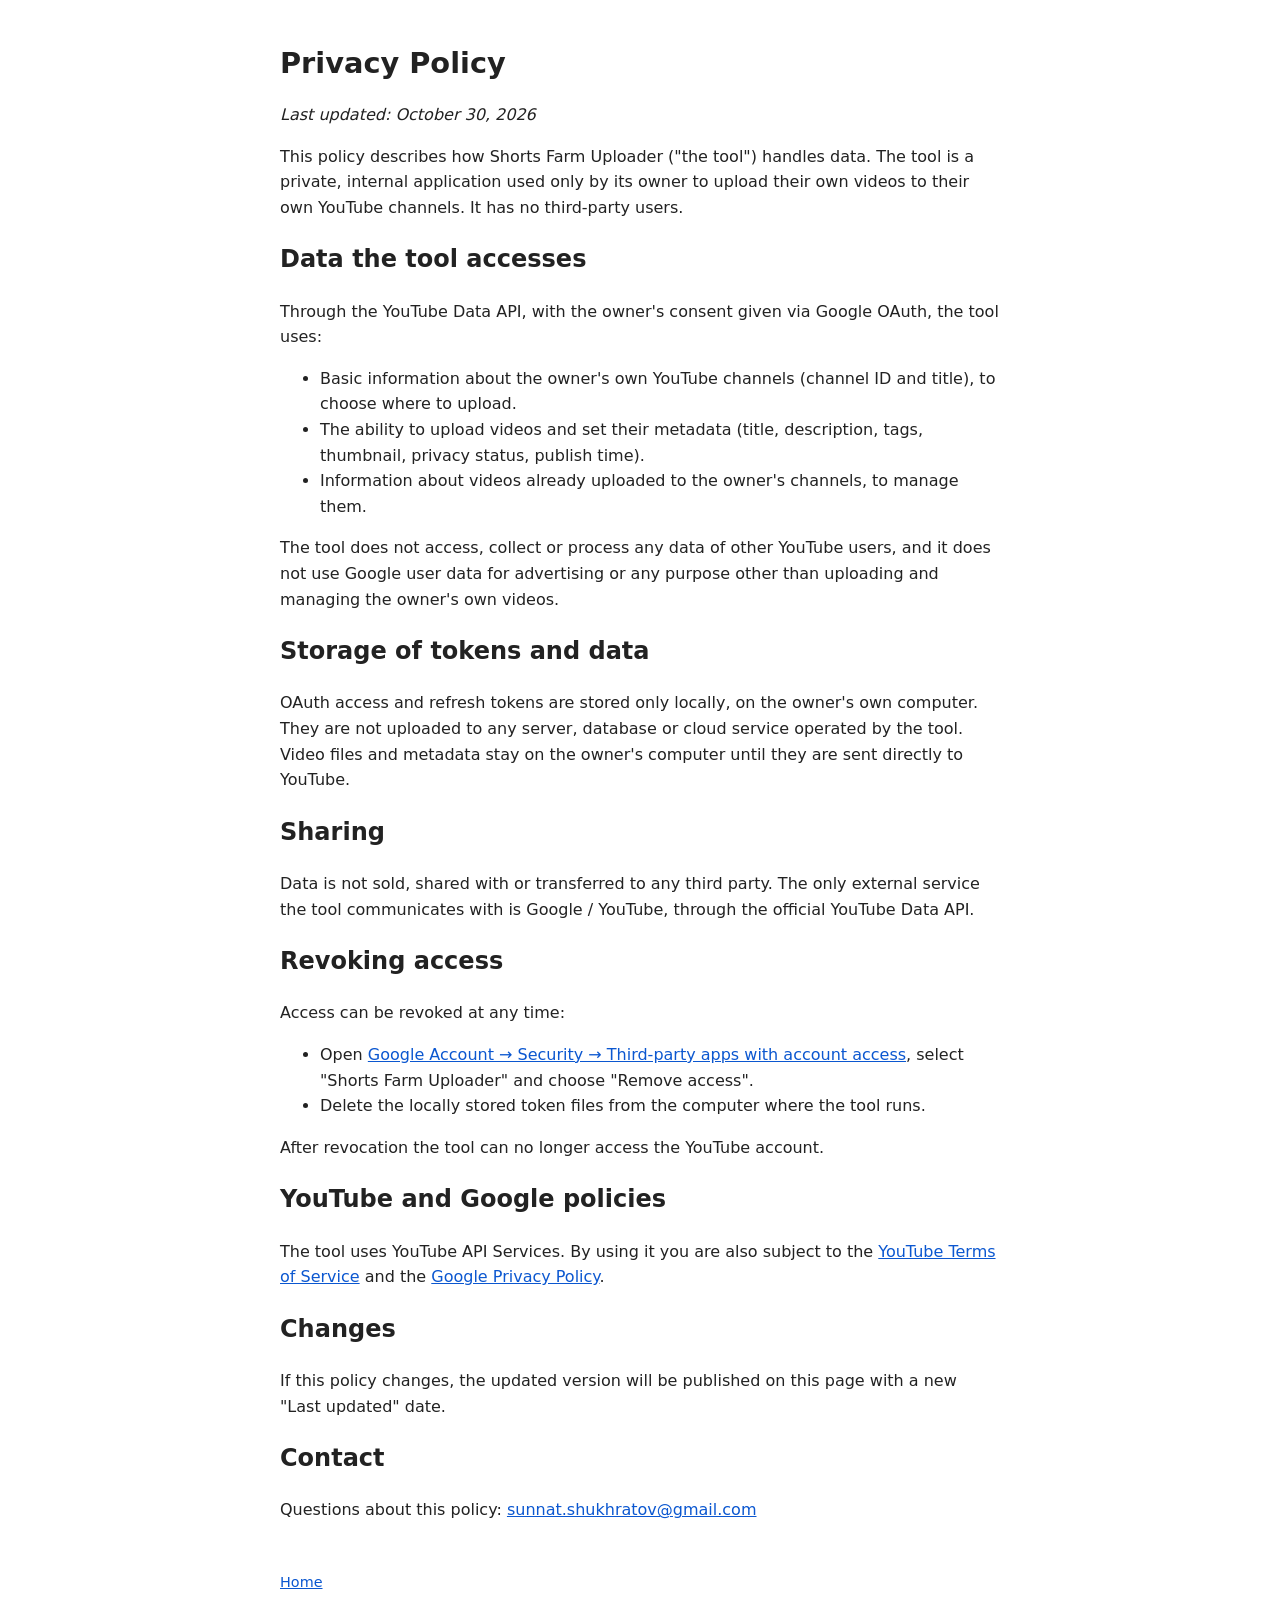
==== privacy.html @ 0235cc17 "Add home page and privacy policy" ====
<!doctype html>
<html lang="en">
<head>
<meta charset="utf-8">
<meta name="viewport" content="width=device-width, initial-scale=1">
<title>Privacy Policy – Shorts Farm Uploader</title>
<style>
  body { font-family: system-ui, -apple-system, Segoe UI, Roboto, sans-serif; max-width: 720px; margin: 40px auto; padding: 0 16px; line-height: 1.6; color: #222; background: #fff; }
  h1 { font-size: 1.8em; margin-bottom: 0.2em; }
  a { color: #0b57d0; }
  footer { margin-top: 48px; font-size: 0.9em; color: #666; }
</style>
</head>
<body>
<h1>Privacy Policy</h1>
<p><em>Last updated: October 30, 2026</em></p>

<p>This policy describes how Shorts Farm Uploader ("the tool") handles data. The tool is a private, internal application used only by its owner to upload their own videos to their own YouTube channels. It has no third-party users.</p>

<h2>Data the tool accesses</h2>
<p>Through the YouTube Data API, with the owner's consent given via Google OAuth, the tool uses:</p>
<ul>
  <li>Basic information about the owner's own YouTube channels (channel ID and title), to choose where to upload.</li>
  <li>The ability to upload videos and set their metadata (title, description, tags, thumbnail, privacy status, publish time).</li>
  <li>Information about videos already uploaded to the owner's channels, to manage them.</li>
</ul>
<p>The tool does not access, collect or process any data of other YouTube users, and it does not use Google user data for advertising or any purpose other than uploading and managing the owner's own videos.</p>

<h2>Storage of tokens and data</h2>
<p>OAuth access and refresh tokens are stored only locally, on the owner's own computer. They are not uploaded to any server, database or cloud service operated by the tool. Video files and metadata stay on the owner's computer until they are sent directly to YouTube.</p>

<h2>Sharing</h2>
<p>Data is not sold, shared with or transferred to any third party. The only external service the tool communicates with is Google / YouTube, through the official YouTube Data API.</p>

<h2>Revoking access</h2>
<p>Access can be revoked at any time:</p>
<ul>
  <li>Open <a href="https://myaccount.google.com/permissions">Google Account → Security → Third-party apps with account access</a>, select "Shorts Farm Uploader" and choose "Remove access".</li>
  <li>Delete the locally stored token files from the computer where the tool runs.</li>
</ul>
<p>After revocation the tool can no longer access the YouTube account.</p>

<h2>YouTube and Google policies</h2>
<p>The tool uses YouTube API Services. By using it you are also subject to the <a href="https://www.youtube.com/t/terms">YouTube Terms of Service</a> and the <a href="https://policies.google.com/privacy">Google Privacy Policy</a>.</p>

<h2>Changes</h2>
<p>If this policy changes, the updated version will be published on this page with a new "Last updated" date.</p>

<h2>Contact</h2>
<p>Questions about this policy: <a href="mailto:sunnat.shukhratov@gmail.com">sunnat.shukhratov@gmail.com</a></p>

<footer><a href="index.html">Home</a></footer>
</body>
</html>
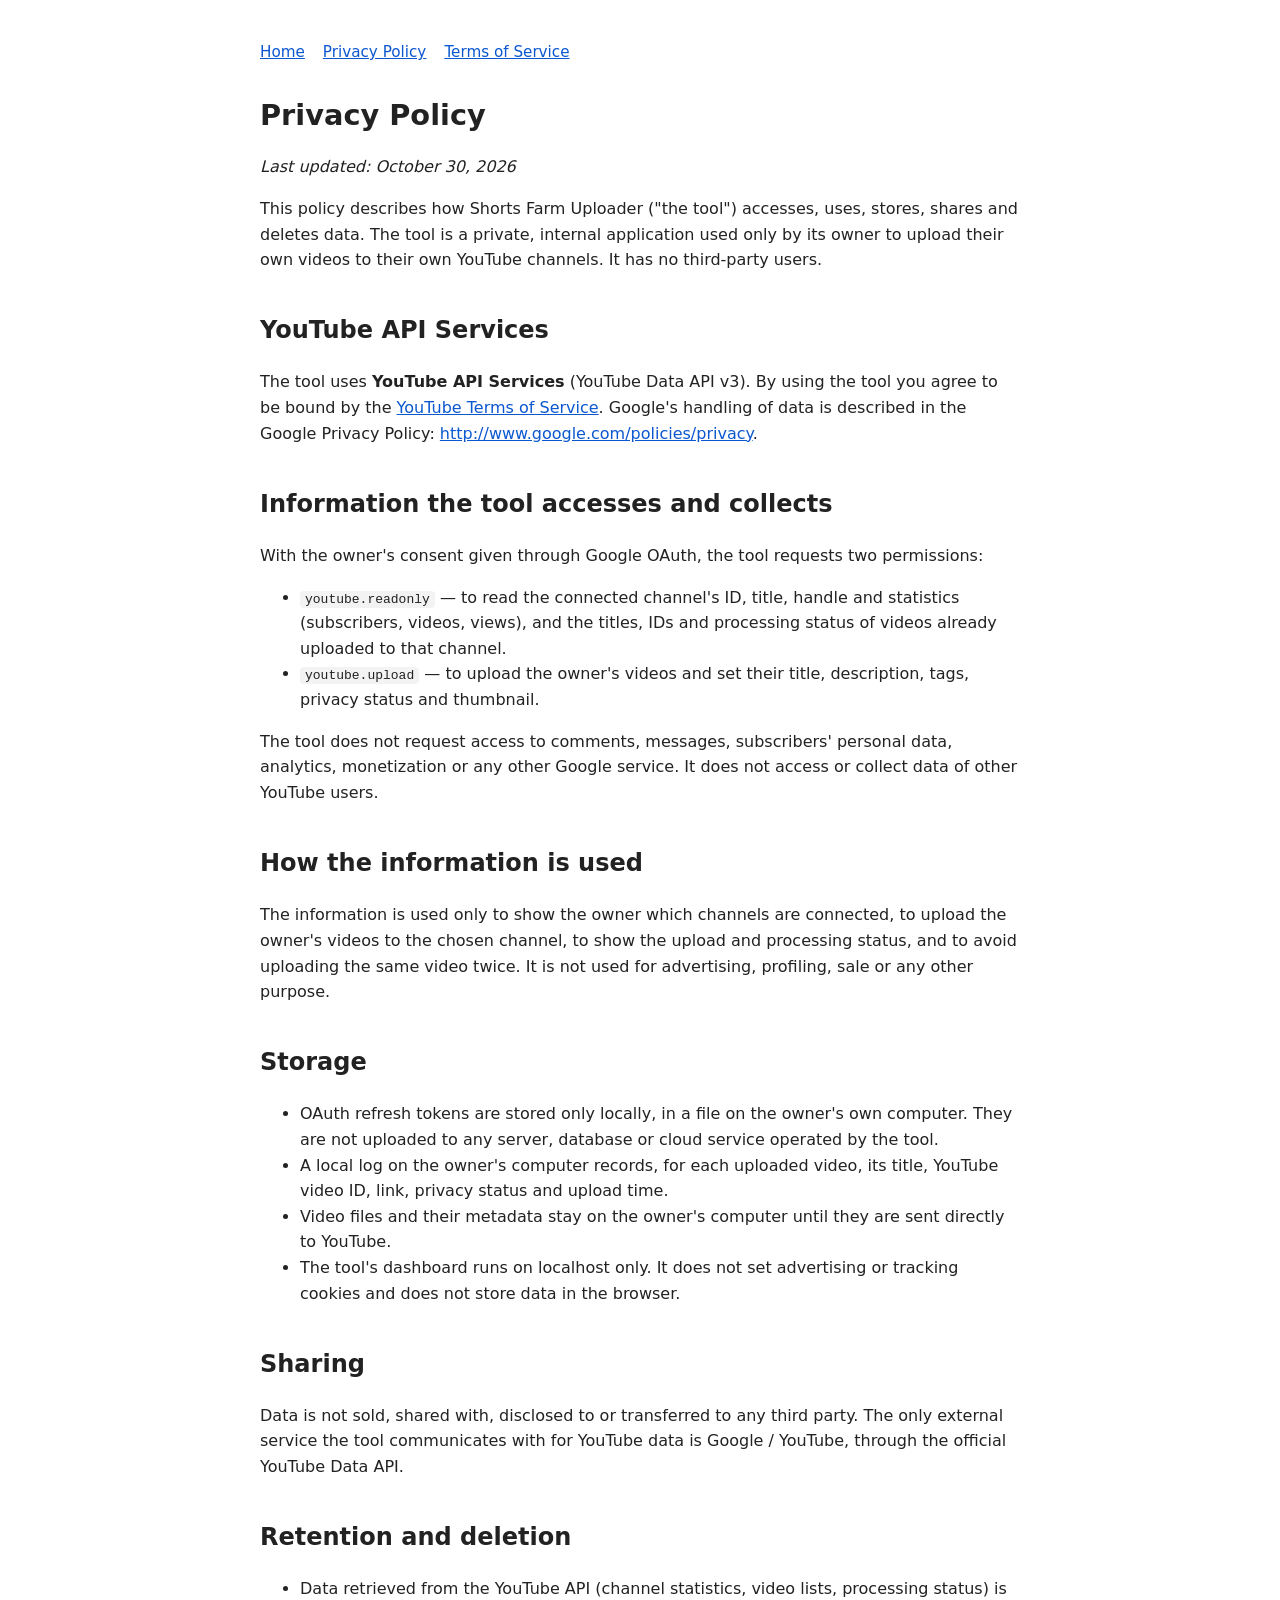
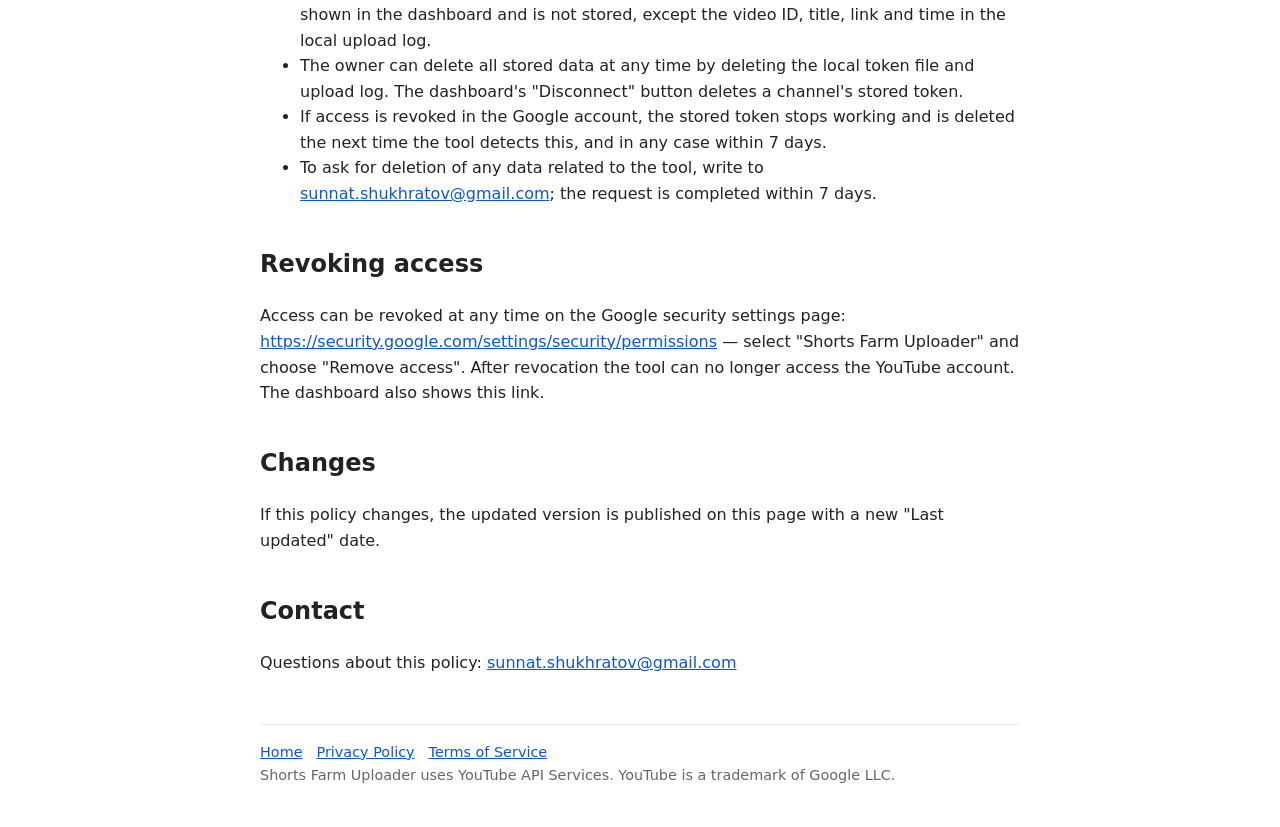
==== commit c4ad07f8: "Add terms of service, YouTube API sections in privacy policy, YouTube branding on home" ====
--- a/privacy.html
+++ b/privacy.html
@@ -4,51 +4,58 @@
 <meta charset="utf-8">
 <meta name="viewport" content="width=device-width, initial-scale=1">
 <title>Privacy Policy – Shorts Farm Uploader</title>
-<style>
-  body { font-family: system-ui, -apple-system, Segoe UI, Roboto, sans-serif; max-width: 720px; margin: 40px auto; padding: 0 16px; line-height: 1.6; color: #222; background: #fff; }
-  h1 { font-size: 1.8em; margin-bottom: 0.2em; }
-  a { color: #0b57d0; }
-  footer { margin-top: 48px; font-size: 0.9em; color: #666; }
-</style>
+<link rel="stylesheet" href="style.css">
 </head>
 <body>
+<nav><a href="index.html">Home</a><a href="privacy.html">Privacy Policy</a><a href="terms.html">Terms of Service</a></nav>
+
 <h1>Privacy Policy</h1>
 <p><em>Last updated: October 30, 2026</em></p>
 
-<p>This policy describes how Shorts Farm Uploader ("the tool") handles data. The tool is a private, internal application used only by its owner to upload their own videos to their own YouTube channels. It has no third-party users.</p>
+<p>This policy describes how Shorts Farm Uploader ("the tool") accesses, uses, stores, shares and deletes data. The tool is a private, internal application used only by its owner to upload their own videos to their own YouTube channels. It has no third-party users.</p>
 
-<h2>Data the tool accesses</h2>
-<p>Through the YouTube Data API, with the owner's consent given via Google OAuth, the tool uses:</p>
+<h2>YouTube API Services</h2>
+<p>The tool uses <strong>YouTube API Services</strong> (YouTube Data API v3). By using the tool you agree to be bound by the <a href="https://www.youtube.com/t/terms">YouTube Terms of Service</a>. Google's handling of data is described in the Google Privacy Policy: <a href="http://www.google.com/policies/privacy">http://www.google.com/policies/privacy</a>.</p>
+
+<h2>Information the tool accesses and collects</h2>
+<p>With the owner's consent given through Google OAuth, the tool requests two permissions:</p>
 <ul>
-  <li>Basic information about the owner's own YouTube channels (channel ID and title), to choose where to upload.</li>
-  <li>The ability to upload videos and set their metadata (title, description, tags, thumbnail, privacy status, publish time).</li>
-  <li>Information about videos already uploaded to the owner's channels, to manage them.</li>
+  <li><code>youtube.readonly</code> — to read the connected channel's ID, title, handle and statistics (subscribers, videos, views), and the titles, IDs and processing status of videos already uploaded to that channel.</li>
+  <li><code>youtube.upload</code> — to upload the owner's videos and set their title, description, tags, privacy status and thumbnail.</li>
 </ul>
-<p>The tool does not access, collect or process any data of other YouTube users, and it does not use Google user data for advertising or any purpose other than uploading and managing the owner's own videos.</p>
+<p>The tool does not request access to comments, messages, subscribers' personal data, analytics, monetization or any other Google service. It does not access or collect data of other YouTube users.</p>
 
-<h2>Storage of tokens and data</h2>
-<p>OAuth access and refresh tokens are stored only locally, on the owner's own computer. They are not uploaded to any server, database or cloud service operated by the tool. Video files and metadata stay on the owner's computer until they are sent directly to YouTube.</p>
+<h2>How the information is used</h2>
+<p>The information is used only to show the owner which channels are connected, to upload the owner's videos to the chosen channel, to show the upload and processing status, and to avoid uploading the same video twice. It is not used for advertising, profiling, sale or any other purpose.</p>
+
+<h2>Storage</h2>
+<ul>
+  <li>OAuth refresh tokens are stored only locally, in a file on the owner's own computer. They are not uploaded to any server, database or cloud service operated by the tool.</li>
+  <li>A local log on the owner's computer records, for each uploaded video, its title, YouTube video ID, link, privacy status and upload time.</li>
+  <li>Video files and their metadata stay on the owner's computer until they are sent directly to YouTube.</li>
+  <li>The tool's dashboard runs on localhost only. It does not set advertising or tracking cookies and does not store data in the browser.</li>
+</ul>
 
 <h2>Sharing</h2>
-<p>Data is not sold, shared with or transferred to any third party. The only external service the tool communicates with is Google / YouTube, through the official YouTube Data API.</p>
+<p>Data is not sold, shared with, disclosed to or transferred to any third party. The only external service the tool communicates with for YouTube data is Google / YouTube, through the official YouTube Data API.</p>
+
+<h2>Retention and deletion</h2>
+<ul>
+  <li>Data retrieved from the YouTube API (channel statistics, video lists, processing status) is shown in the dashboard and is not stored, except the video ID, title, link and time in the local upload log.</li>
+  <li>The owner can delete all stored data at any time by deleting the local token file and upload log. The dashboard's "Disconnect" button deletes a channel's stored token.</li>
+  <li>If access is revoked in the Google account, the stored token stops working and is deleted the next time the tool detects this, and in any case within 7 days.</li>
+  <li>To ask for deletion of any data related to the tool, write to <a href="mailto:sunnat.shukhratov@gmail.com">sunnat.shukhratov@gmail.com</a>; the request is completed within 7 days.</li>
+</ul>
 
 <h2>Revoking access</h2>
-<p>Access can be revoked at any time:</p>
-<ul>
-  <li>Open <a href="https://myaccount.google.com/permissions">Google Account → Security → Third-party apps with account access</a>, select "Shorts Farm Uploader" and choose "Remove access".</li>
-  <li>Delete the locally stored token files from the computer where the tool runs.</li>
-</ul>
-<p>After revocation the tool can no longer access the YouTube account.</p>
-
-<h2>YouTube and Google policies</h2>
-<p>The tool uses YouTube API Services. By using it you are also subject to the <a href="https://www.youtube.com/t/terms">YouTube Terms of Service</a> and the <a href="https://policies.google.com/privacy">Google Privacy Policy</a>.</p>
+<p>Access can be revoked at any time on the Google security settings page: <a href="https://security.google.com/settings/security/permissions">https://security.google.com/settings/security/permissions</a> — select "Shorts Farm Uploader" and choose "Remove access". After revocation the tool can no longer access the YouTube account. The dashboard also shows this link.</p>
 
 <h2>Changes</h2>
-<p>If this policy changes, the updated version will be published on this page with a new "Last updated" date.</p>
+<p>If this policy changes, the updated version is published on this page with a new "Last updated" date.</p>
 
 <h2>Contact</h2>
 <p>Questions about this policy: <a href="mailto:sunnat.shukhratov@gmail.com">sunnat.shukhratov@gmail.com</a></p>
 
-<footer><a href="index.html">Home</a></footer>
+<footer><a href="index.html">Home</a><a href="privacy.html">Privacy Policy</a><a href="terms.html">Terms of Service</a><br>Shorts Farm Uploader uses YouTube API Services. YouTube is a trademark of Google LLC.</footer>
 </body>
 </html>
--- a/style.css
+++ b/style.css
@@ -0,0 +1,10 @@
+body { font-family: system-ui, -apple-system, "Segoe UI", Roboto, sans-serif; max-width: 760px; margin: 40px auto; padding: 0 16px; line-height: 1.6; color: #222; background: #fff; }
+h1 { font-size: 1.8em; margin-bottom: 0.2em; }
+h2 { margin-top: 1.6em; }
+a { color: #0b57d0; }
+code { background: #f3f3f3; padding: 1px 5px; border-radius: 4px; }
+nav { display: flex; gap: 18px; font-size: 0.95em; margin-bottom: 28px; flex-wrap: wrap; }
+.yt { display: inline-flex; align-items: center; gap: 10px; border: 1px solid #ddd; border-radius: 8px; padding: 8px 14px; margin: 8px 0 4px; font-weight: 600; }
+.yt svg { width: 34px; height: 24px; }
+footer { margin-top: 48px; padding-top: 16px; border-top: 1px solid #eee; font-size: 0.9em; color: #666; }
+footer a { margin-right: 14px; }
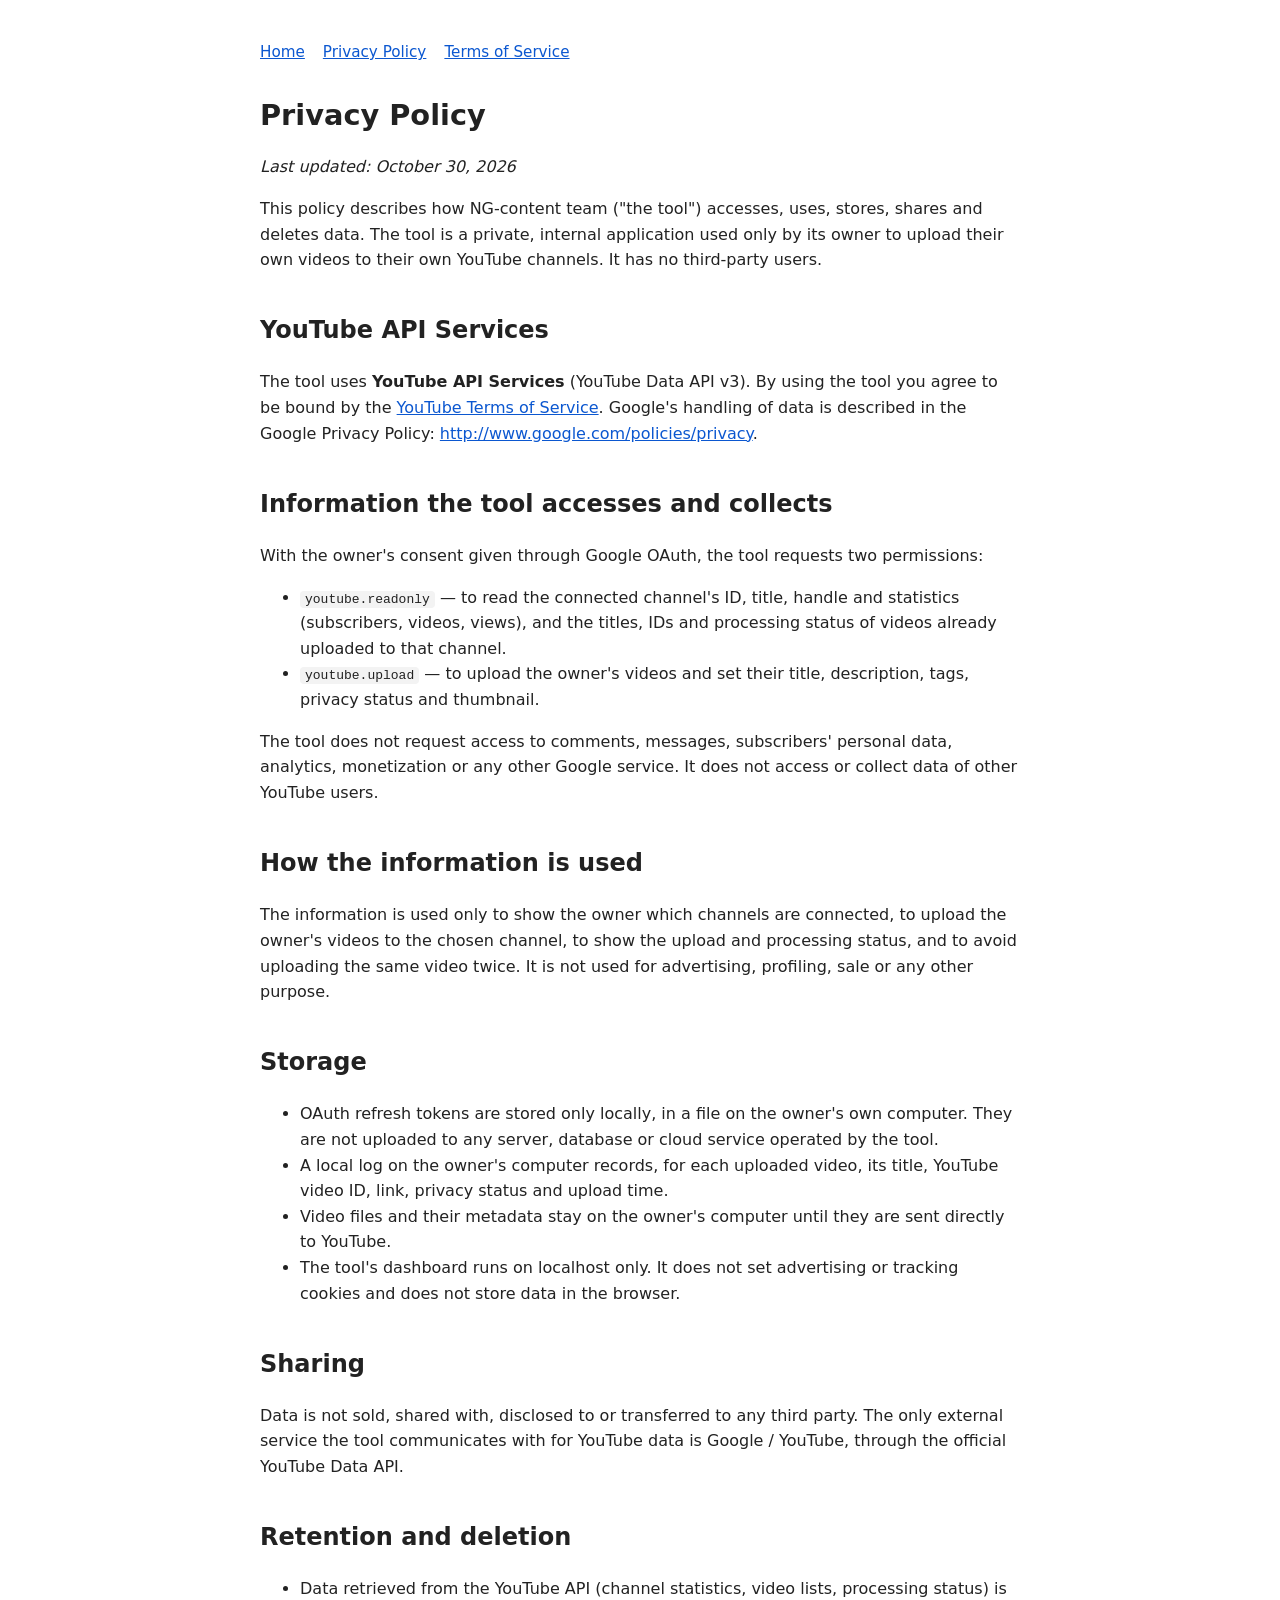
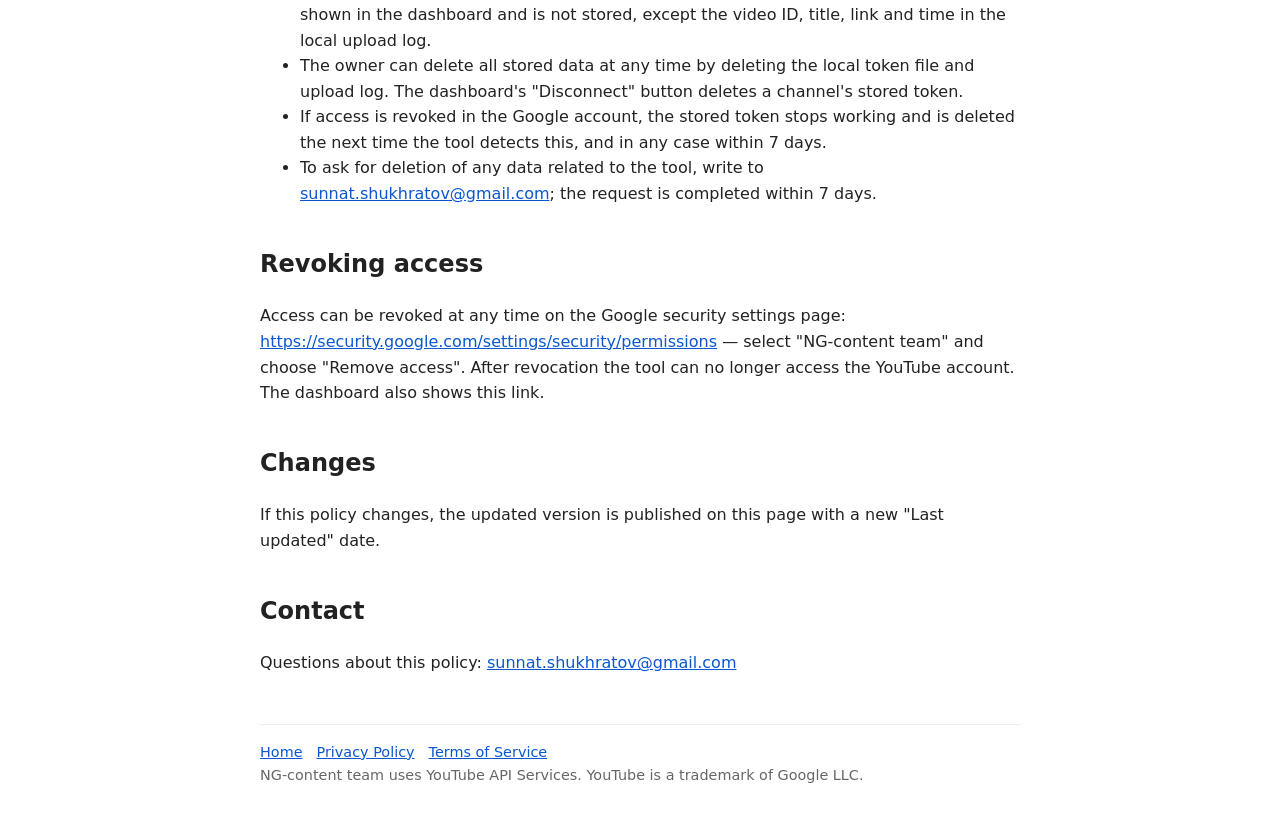
==== commit 23c34ac9: "Rename app to NG-content team to match the OAuth consent screen" ====
--- a/privacy.html
+++ b/privacy.html
@@ -3,7 +3,7 @@
 <head>
 <meta charset="utf-8">
 <meta name="viewport" content="width=device-width, initial-scale=1">
-<title>Privacy Policy – Shorts Farm Uploader</title>
+<title>Privacy Policy – NG-content team</title>
 <link rel="stylesheet" href="style.css">
 </head>
 <body>
@@ -12,7 +12,7 @@
 <h1>Privacy Policy</h1>
 <p><em>Last updated: October 30, 2026</em></p>
 
-<p>This policy describes how Shorts Farm Uploader ("the tool") accesses, uses, stores, shares and deletes data. The tool is a private, internal application used only by its owner to upload their own videos to their own YouTube channels. It has no third-party users.</p>
+<p>This policy describes how NG-content team ("the tool") accesses, uses, stores, shares and deletes data. The tool is a private, internal application used only by its owner to upload their own videos to their own YouTube channels. It has no third-party users.</p>
 
 <h2>YouTube API Services</h2>
 <p>The tool uses <strong>YouTube API Services</strong> (YouTube Data API v3). By using the tool you agree to be bound by the <a href="https://www.youtube.com/t/terms">YouTube Terms of Service</a>. Google's handling of data is described in the Google Privacy Policy: <a href="http://www.google.com/policies/privacy">http://www.google.com/policies/privacy</a>.</p>
@@ -48,7 +48,7 @@
 </ul>
 
 <h2>Revoking access</h2>
-<p>Access can be revoked at any time on the Google security settings page: <a href="https://security.google.com/settings/security/permissions">https://security.google.com/settings/security/permissions</a> — select "Shorts Farm Uploader" and choose "Remove access". After revocation the tool can no longer access the YouTube account. The dashboard also shows this link.</p>
+<p>Access can be revoked at any time on the Google security settings page: <a href="https://security.google.com/settings/security/permissions">https://security.google.com/settings/security/permissions</a> — select "NG-content team" and choose "Remove access". After revocation the tool can no longer access the YouTube account. The dashboard also shows this link.</p>
 
 <h2>Changes</h2>
 <p>If this policy changes, the updated version is published on this page with a new "Last updated" date.</p>
@@ -56,6 +56,6 @@
 <h2>Contact</h2>
 <p>Questions about this policy: <a href="mailto:sunnat.shukhratov@gmail.com">sunnat.shukhratov@gmail.com</a></p>
 
-<footer><a href="index.html">Home</a><a href="privacy.html">Privacy Policy</a><a href="terms.html">Terms of Service</a><br>Shorts Farm Uploader uses YouTube API Services. YouTube is a trademark of Google LLC.</footer>
+<footer><a href="index.html">Home</a><a href="privacy.html">Privacy Policy</a><a href="terms.html">Terms of Service</a><br>NG-content team uses YouTube API Services. YouTube is a trademark of Google LLC.</footer>
 </body>
 </html>
